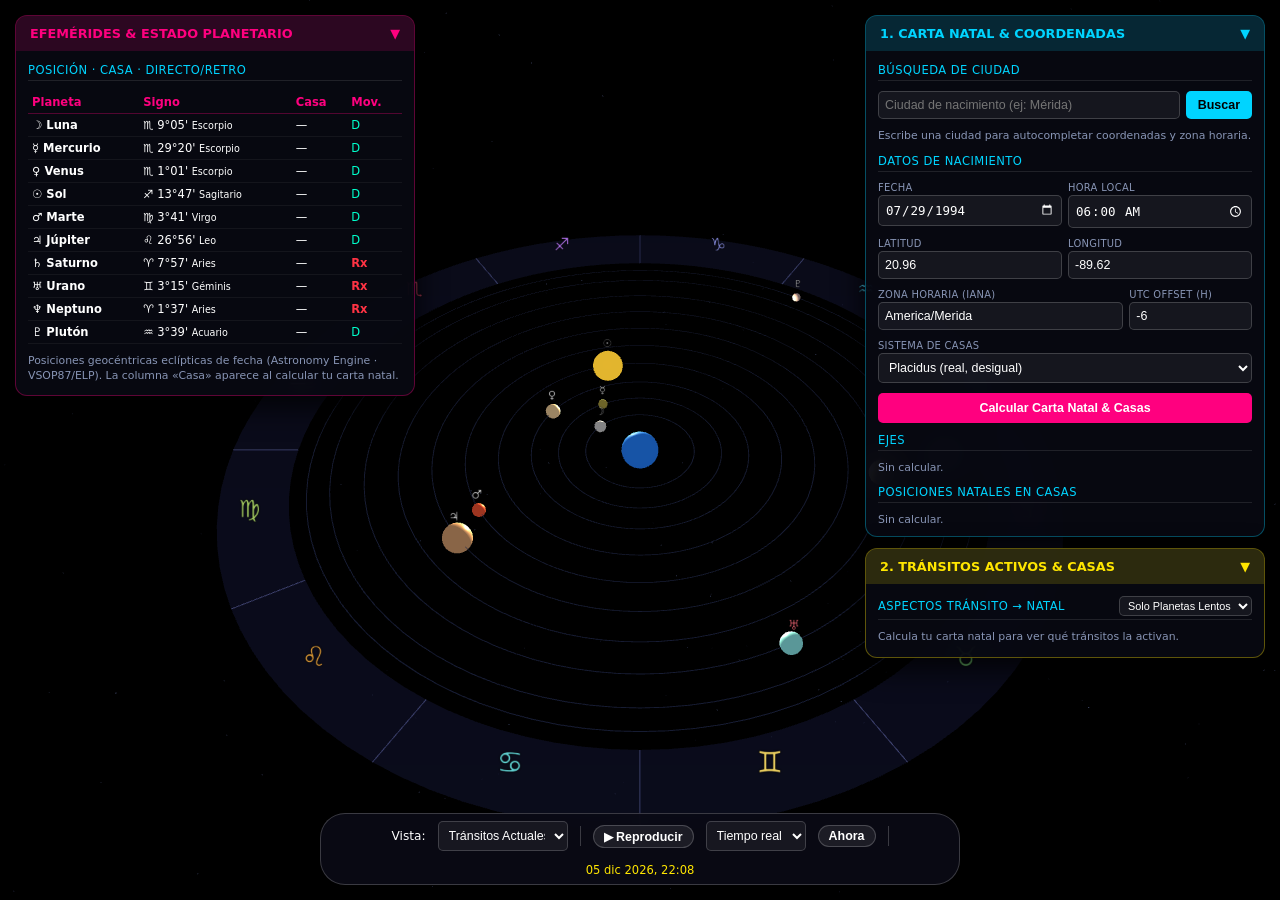
==== index.html @ cb4e34c7 "Reloj astrológico geocéntrico 3D: precisión, casas reales, geocoding e interacción Reescribe el viso" ====
<!DOCTYPE html>
<html lang="es">
<head>
  <meta charset="UTF-8">
  <meta name="viewport" content="width=device-width, initial-scale=1.0">
  <title>Reloj Cósmico Geocéntrico 3D</title>
  <link rel="stylesheet" href="css/style.css">
</head>
<body>

  <div id="canvas-container"></div>

  <!-- Aviso si faltan librerías -->
  <div id="lib-error"></div>

  <!-- Tooltip / tarjeta de interpretación -->
  <div id="tooltip"></div>
  <div id="toast"></div>

  <!-- Barra inferior: control de tiempo -->
  <div id="controls-bar">
    <span>Vista:</span>
    <select id="view-mode-select" style="width:130px;">
      <option value="transit">Tránsitos Actuales</option>
      <option value="natal">Posiciones Natales</option>
    </select>
    <div class="divider"></div>
    <button class="btn btn-ghost mini-btn" id="btn-toggle-orbit">▶ Reproducir</button>
    <select id="speed-select" title="Velocidad de simulación">
      <option value="realtime">Tiempo real</option>
      <option value="hour">1 h / s</option>
      <option value="day">1 día / s</option>
      <option value="week">1 sem / s</option>
      <option value="month">1 mes / s</option>
    </select>
    <button class="btn btn-ghost mini-btn" id="btn-now">Ahora</button>
    <div class="divider"></div>
    <span id="sim-clock"></span>
  </div>

  <!-- Panel izquierdo: efemérides -->
  <div id="left-panel" class="ui-window">
    <div class="panel-header header-left">
      <span>EFEMÉRIDES &amp; ESTADO PLANETARIO</span><span class="chev">▼</span>
    </div>
    <div class="panel-content">
      <div class="section-title">Posición · Casa · Directo/Retro</div>
      <table>
        <thead><tr><th>Planeta</th><th>Signo</th><th>Casa</th><th>Mov.</th></tr></thead>
        <tbody id="transit-tbody"></tbody>
      </table>
      <div class="hint">Posiciones geocéntricas eclípticas de fecha (Astronomy Engine · VSOP87/ELP). La columna «Casa» aparece al calcular tu carta natal.</div>
    </div>
  </div>

  <!-- Panel superior derecho: carta natal + geocoding -->
  <div id="right-panel-top" class="ui-window">
    <div class="panel-header header-natal">
      <span>1. CARTA NATAL &amp; COORDENADAS</span><span class="chev">▼</span>
    </div>
    <div class="panel-content">
      <div class="section-title">Búsqueda de ciudad</div>
      <div class="geo-wrap">
        <div class="form-row">
          <input type="text" id="geo-search" placeholder="Ciudad de nacimiento (ej: Mérida)">
          <button class="btn" id="btn-geo" style="width:auto; padding:7px 12px;">Buscar</button>
        </div>
        <div id="geo-results"></div>
      </div>
      <div class="hint" id="geo-city-label">Escribe una ciudad para autocompletar coordenadas y zona horaria.</div>

      <div class="section-title">Datos de nacimiento</div>
      <div class="form-row">
        <label class="field">Fecha<input type="date" id="natal-date" value="1994-07-29"></label>
        <label class="field">Hora local<input type="time" id="natal-time" value="06:00"></label>
      </div>
      <div class="form-row">
        <label class="field">Latitud<input type="text" id="natal-lat" value="20.96"></label>
        <label class="field">Longitud<input type="text" id="natal-lon" value="-89.62"></label>
      </div>
      <div class="form-row wrap">
        <label class="field" style="flex:2">Zona horaria (IANA)<input type="text" id="natal-tz" placeholder="ej: America/Merida" value="America/Merida"></label>
        <label class="field">UTC offset (h)<input type="text" id="natal-offset" placeholder="-6" value="-6"></label>
      </div>
      <div class="form-row wrap">
        <label class="field" style="flex:2">Sistema de casas
          <select id="house-system">
            <option value="placidus">Placidus (real, desigual)</option>
            <option value="porphyry">Porphyry (cuadrantes)</option>
            <option value="equal">Casas Iguales</option>
            <option value="whole">Signo Completo</option>
          </select>
        </label>
      </div>
      <button class="btn btn-pink" id="btn-calculate">Calcular Carta Natal &amp; Casas</button>

      <div class="section-title">Ejes</div>
      <div class="angles-row" id="natal-angles"><div class="hint">Sin calcular.</div></div>

      <div class="section-title">Posiciones Natales en Casas</div>
      <div id="natal-positions-container" class="natal-grid"><div class="hint">Sin calcular.</div></div>
    </div>
  </div>

  <!-- Panel inferior derecho: tránsitos activos -->
  <div id="right-panel-bottom" class="ui-window">
    <div class="panel-header header-transit">
      <span>2. TRÁNSITOS ACTIVOS &amp; CASAS</span><span class="chev">▼</span>
    </div>
    <div class="panel-content">
      <div class="section-title">
        <span>Aspectos Tránsito → Natal</span>
        <select id="transit-filter" style="width:auto; padding:2px 4px; font-size:0.68rem;">
          <option value="slow">Solo Planetas Lentos</option>
          <option value="all">Todos los Planetas</option>
        </select>
      </div>
      <div id="transit-aspects-container" style="display:flex; flex-direction:column; gap:6px;"></div>
    </div>
  </div>

  <!-- Librerías locales (funcionan sin conexión / vía file://) -->
  <script src="vendor/three.min.js"></script>
  <script src="vendor/OrbitControls.js"></script>
  <script src="vendor/astronomy.browser.min.js"></script>
  <!-- Módulos de la aplicación -->
  <script src="js/data.js"></script>
  <script src="js/astro.js"></script>
  <script src="js/scene.js"></script>
  <script src="js/app.js"></script>
</body>
</html>
---- css/style.css ----
* { box-sizing: border-box; margin: 0; padding: 0; }

html, body {
  overflow: hidden;
  background-color: #010103;
  font-family: 'Segoe UI', system-ui, sans-serif;
  color: #fff;
  height: 100%;
}

#canvas-container { width: 100vw; height: 100vh; position: absolute; top: 0; left: 0; z-index: 1; }

/* ---------- Ventanas de UI ---------- */
.ui-window {
  position: absolute;
  width: 400px;
  max-width: calc(100vw - 30px);
  background: rgba(8, 9, 18, 0.92);
  border-radius: 12px;
  backdrop-filter: blur(16px);
  display: flex;
  flex-direction: column;
  overflow: hidden;
  transition: max-height 0.3s ease;
  box-shadow: 0 10px 30px rgba(0, 0, 0, 0.85);
  z-index: 10;
}
.ui-window.collapsed { max-height: 42px !important; }
.ui-window.collapsed .panel-content { display: none; }

#left-panel        { top: 15px; left: 15px;  max-height: 92vh; border: 1px solid rgba(255, 0, 127, 0.35); }
#right-panel-top   { top: 15px; right: 15px; max-height: 58vh; border: 1px solid rgba(0, 212, 255, 0.35); }
#right-panel-bottom{ top: calc(58vh + 26px); right: 15px; max-height: 36vh; border: 1px solid rgba(255, 230, 0, 0.35); }

.panel-header {
  padding: 10px 14px; cursor: pointer; display: flex;
  justify-content: space-between; align-items: center;
  font-weight: bold; font-size: 0.8rem; user-select: none;
}
.panel-header .chev { transition: transform 0.3s ease; }
.ui-window.collapsed .panel-header .chev { transform: rotate(-90deg); }
.header-left    { background: rgba(255, 0, 127, 0.15); color: #ff007f; }
.header-natal   { background: rgba(0, 212, 255, 0.15); color: #00d4ff; }
.header-transit { background: rgba(255, 230, 0, 0.15); color: #ffe600; }

.panel-content { padding: 12px; overflow-y: auto; display: flex; flex-direction: column; gap: 10px; }
.section-title {
  font-size: 0.72rem; text-transform: uppercase; color: #00d4ff;
  border-bottom: 1px solid rgba(255,255,255,0.1); padding-bottom: 3px;
  display: flex; justify-content: space-between; align-items: center; letter-spacing: 0.04em;
}
.hint { font-size: 0.68rem; color: #8895b5; line-height: 1.35; }

/* ---------- Formularios ---------- */
.form-row { display: flex; gap: 6px; }
.form-row.wrap { flex-wrap: wrap; }
label.field { flex: 1; display: flex; flex-direction: column; gap: 2px; font-size: 0.62rem; color: #8895b5; text-transform: uppercase; letter-spacing: 0.03em; }
input, select {
  background: rgba(255,255,255,0.06); border: 1px solid rgba(255,255,255,0.18);
  color: white; padding: 6px; border-radius: 5px; font-size: 0.78rem;
  outline: none; width: 100%; color-scheme: dark;
}
input:focus, select:focus { border-color: rgba(0,212,255,0.6); }

.btn {
  background: #00d4ff; color: #000; border: none; padding: 8px;
  border-radius: 5px; cursor: pointer; font-weight: bold; font-size: 0.78rem; width: 100%;
}
.btn:hover { filter: brightness(1.1); }
.btn-pink { background: #ff007f; color: white; }
.btn-ghost { background: rgba(255,255,255,0.08); color: #fff; border: 1px solid rgba(255,255,255,0.2); }

/* ---------- Geocoding ---------- */
.geo-wrap { position: relative; }
#geo-results {
  position: absolute; top: 100%; left: 0; right: 0; z-index: 20;
  background: rgba(12,14,26,0.98); border: 1px solid rgba(0,212,255,0.35);
  border-radius: 6px; margin-top: 3px; max-height: 190px; overflow-y: auto; display: none;
}
#geo-results.show { display: block; }
.geo-item { padding: 7px 9px; font-size: 0.74rem; cursor: pointer; border-bottom: 1px solid rgba(255,255,255,0.05); }
.geo-item:hover { background: rgba(0,212,255,0.15); }
.geo-item small { color: #8895b5; display: block; }

/* ---------- Tablas / grids ---------- */
table { width: 100%; border-collapse: collapse; font-size: 0.72rem; }
th { text-align: left; padding: 4px; border-bottom: 1px solid rgba(255,0,127,0.3); color: #ff007f; font-weight: 600; }
td { padding: 4px; border-bottom: 1px solid rgba(255,255,255,0.05); }
td.retro { color: #ff3344; font-weight: bold; }
td.direct { color: #00ffcc; }

.natal-grid { display: grid; grid-template-columns: repeat(2, 1fr); gap: 4px; font-size: 0.7rem; }
.natal-item { background: rgba(255,255,255,0.03); padding: 5px 6px; border-radius: 4px; border-left: 2px solid #00d4ff; display: flex; justify-content: space-between; gap: 6px; }
.natal-item .h { color: #ffe600; font-size: 0.64rem; }

.angles-row { display: flex; gap: 6px; font-size: 0.7rem; }
.angle-chip { flex: 1; background: rgba(255,255,255,0.04); border-radius: 5px; padding: 5px 7px; }
.angle-chip b { color: #00d4ff; }
.angle-chip.mc b { color: #ff007f; }

/* ---------- Aspectos ---------- */
.aspect-card {
  background: rgba(255,255,255,0.03); padding: 8px; border-radius: 6px;
  border-left: 4px solid #666; font-size: 0.72rem; cursor: pointer; transition: all 0.18s;
}
.aspect-card:hover, .aspect-card.active-highlight {
  background: rgba(255,255,255,0.14); transform: translateX(4px); box-shadow: 0 0 10px rgba(255,230,0,0.3);
}
.aspect-card.conj { border-left-color: #ffe600; }
.aspect-card.opp  { border-left-color: #ff3344; }
.aspect-card.sq   { border-left-color: #ff6600; }
.aspect-card.tri  { border-left-color: #00ffcc; }
.aspect-card.sex  { border-left-color: #00d4ff; }
.aspect-card .orb { color: #8895b5; font-size: 0.66rem; }
.house-badge {
  display: inline-block; background: rgba(255, 230, 0, 0.2); color: #ffe600;
  padding: 2px 6px; border-radius: 4px; font-weight: bold; font-size: 0.66rem;
  margin-top: 4px; border: 1px solid rgba(255, 230, 0, 0.4);
}

/* ---------- Barra inferior ---------- */
#controls-bar {
  position: absolute; bottom: 15px; left: 50%; transform: translateX(-50%);
  background: rgba(10, 11, 22, 0.9); border: 1px solid rgba(255,255,255,0.2);
  padding: 7px 16px; border-radius: 25px; backdrop-filter: blur(10px);
  display: flex; gap: 12px; align-items: center; z-index: 10; font-size: 0.76rem;
  max-width: calc(100vw - 30px); flex-wrap: wrap; justify-content: center;
}
#controls-bar .divider { width: 1px; height: 20px; background: rgba(255,255,255,0.2); }
#controls-bar select, #controls-bar button { width: auto; }
#sim-clock { font-variant-numeric: tabular-nums; color: #ffe600; font-size: 0.72rem; min-width: 150px; text-align: center; }
.mini-btn { padding: 3px 10px; border-radius: 15px; }

/* ---------- Tooltip / tarjeta de detalle ---------- */
#tooltip {
  position: absolute; z-index: 30; max-width: 300px; pointer-events: none;
  background: rgba(10, 12, 24, 0.97); border: 1px solid rgba(0,212,255,0.5);
  border-radius: 10px; padding: 12px 14px; font-size: 0.74rem; line-height: 1.4;
  box-shadow: 0 8px 24px rgba(0,0,0,0.7); display: none;
}
#tooltip.pinned { pointer-events: auto; }
#tooltip h4 { font-size: 0.9rem; margin-bottom: 4px; display: flex; align-items: center; gap: 6px; }
#tooltip .close { float: right; cursor: pointer; color: #8895b5; margin-left: 8px; font-weight: bold; }
#tooltip .meta { color: #00d4ff; margin: 3px 0 6px; font-size: 0.72rem; }
#tooltip .rx { color: #ff6b7a; font-weight: bold; }
#tooltip .interp { color: #d6ddf0; }

/* ---------- Toast / errores ---------- */
#toast {
  position: absolute; bottom: 70px; left: 50%; transform: translateX(-50%);
  background: rgba(40, 10, 20, 0.95); border: 1px solid rgba(255,60,90,0.5);
  color: #ffd0d8; padding: 8px 16px; border-radius: 8px; font-size: 0.76rem;
  z-index: 40; display: none;
}

#lib-error {
  position: absolute; inset: 0; z-index: 100; display: none;
  background: #05060c; color: #ffd0d8; padding: 40px; font-size: 0.9rem; line-height: 1.6;
}
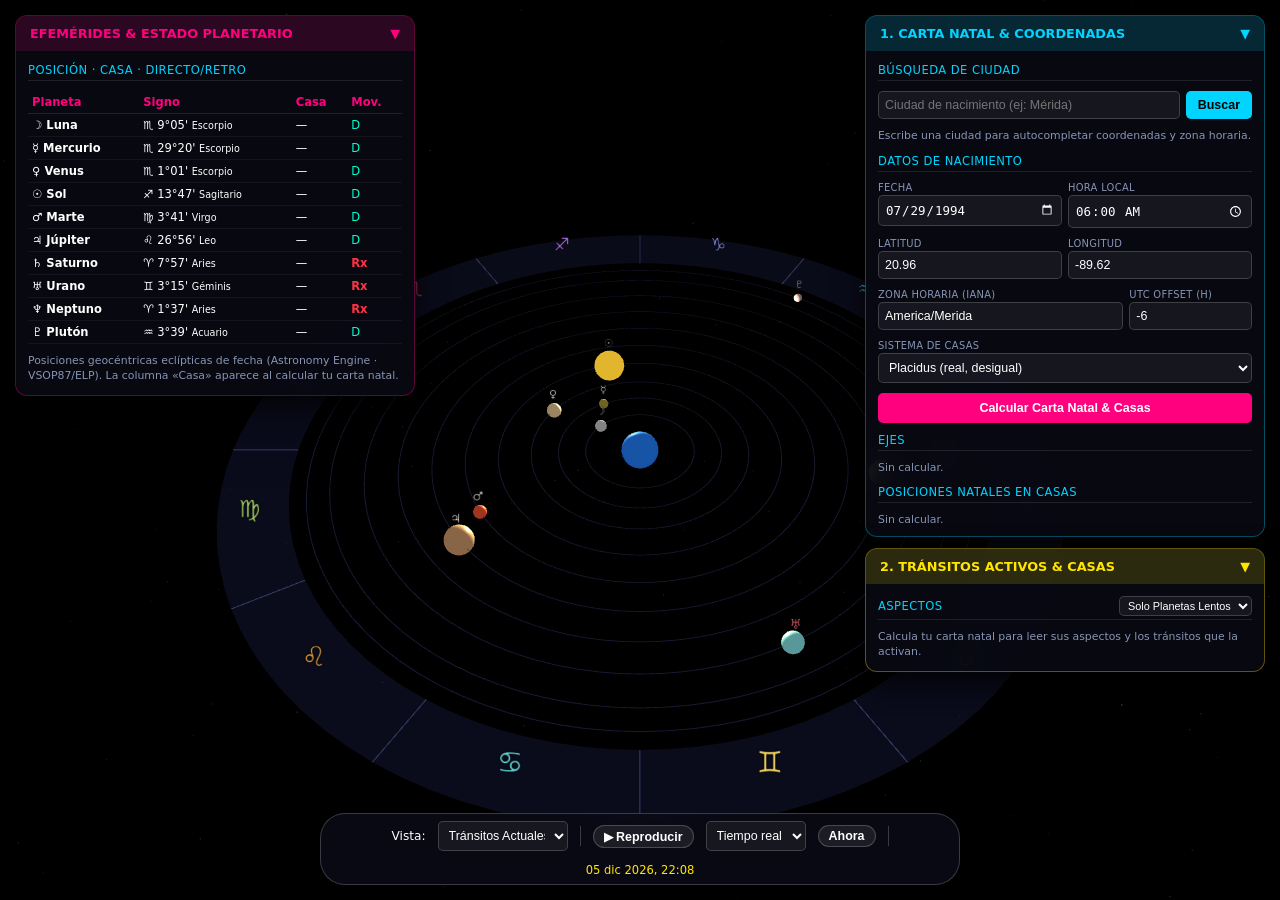
==== commit d6a5c68b: "Motor de interpretaciones para planetas, signos, casas y aspectos Añade un corpus original en españo" ====
--- a/index.html
+++ b/index.html
@@ -109,7 +109,7 @@
     </div>
     <div class="panel-content">
       <div class="section-title">
-        <span>Aspectos Tránsito → Natal</span>
+        <span id="aspects-title">Aspectos Tránsito → Natal</span>
         <select id="transit-filter" style="width:auto; padding:2px 4px; font-size:0.68rem;">
           <option value="slow">Solo Planetas Lentos</option>
           <option value="all">Todos los Planetas</option>
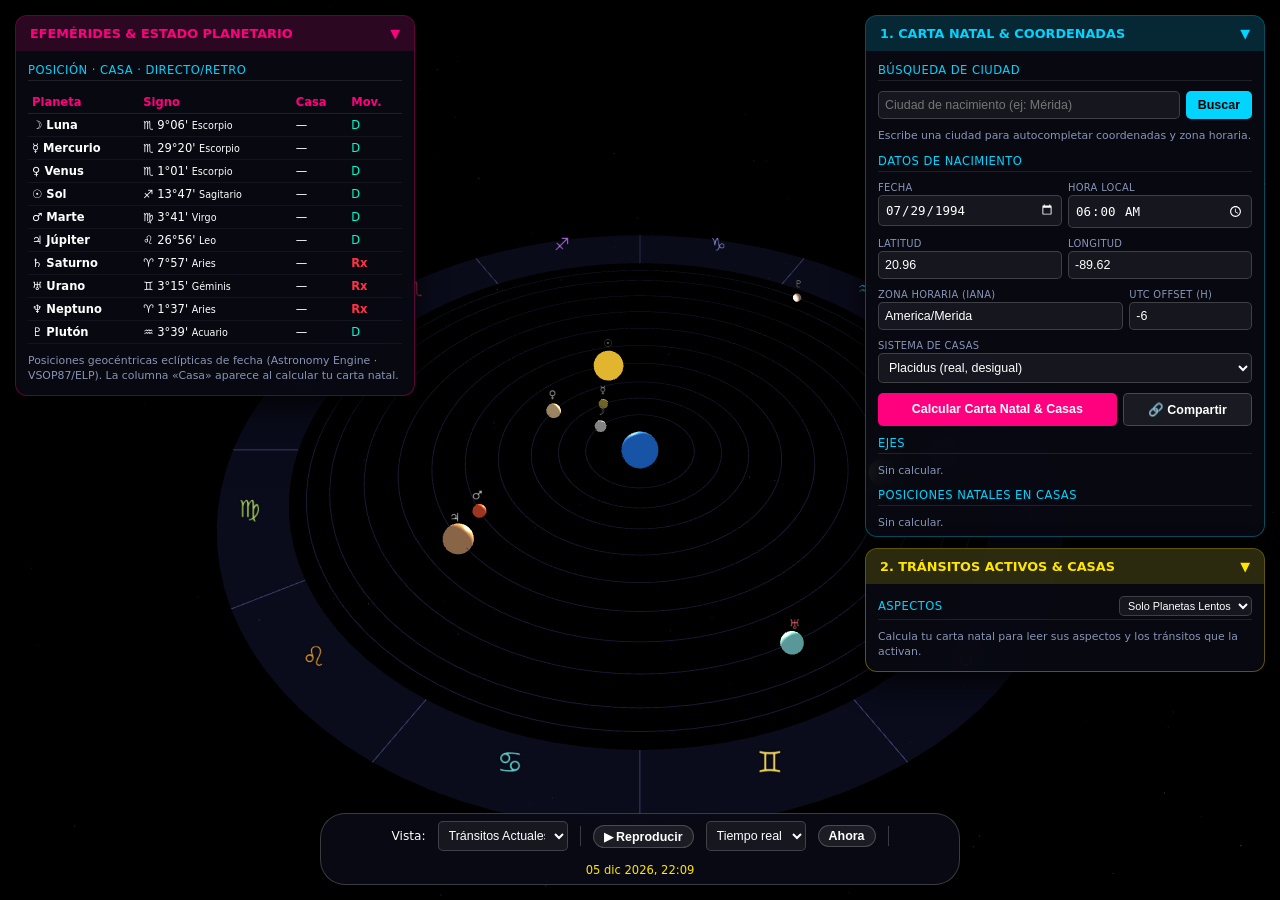
==== commit 46ff63f7: "Guardar/compartir la carta y empaquetado en archivo único - Persistencia: la carta se guarda en loca" ====
--- a/index.html
+++ b/index.html
@@ -92,7 +92,10 @@
           </select>
         </label>
       </div>
-      <button class="btn btn-pink" id="btn-calculate">Calcular Carta Natal &amp; Casas</button>
+      <div class="form-row">
+        <button class="btn btn-pink" id="btn-calculate" style="flex:2">Calcular Carta Natal &amp; Casas</button>
+        <button class="btn btn-ghost" id="btn-share" style="flex:1" title="Copiar enlace con tus datos">🔗 Compartir</button>
+      </div>
 
       <div class="section-title">Ejes</div>
       <div class="angles-row" id="natal-angles"><div class="hint">Sin calcular.</div></div>
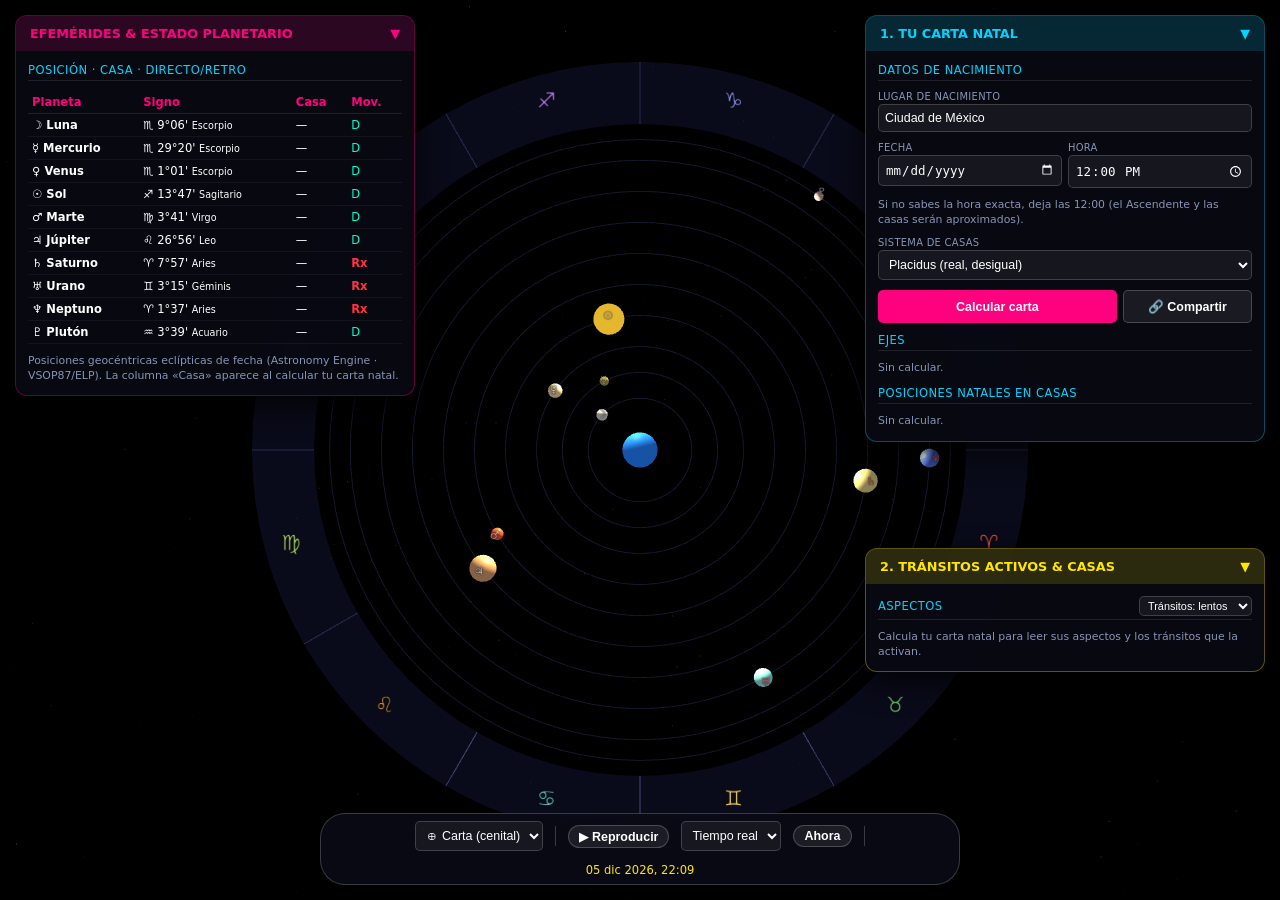
==== commit cb54cbdb: "Simplificar entrada, vista tipo carta (bi-rueda) y soporte móvil Cambios pedidos: - Fecha de nacimie" ====
--- a/index.html
+++ b/index.html
@@ -17,12 +17,11 @@
   <div id="tooltip"></div>
   <div id="toast"></div>
 
-  <!-- Barra inferior: control de tiempo -->
+  <!-- Barra inferior: control de vista y tiempo -->
   <div id="controls-bar">
-    <span>Vista:</span>
-    <select id="view-mode-select" style="width:130px;">
-      <option value="transit">Tránsitos Actuales</option>
-      <option value="natal">Posiciones Natales</option>
+    <select id="view-mode-select" title="Ángulo de cámara">
+      <option value="chart">🜨 Carta (cenital)</option>
+      <option value="3d">🌐 Vista 3D</option>
     </select>
     <div class="divider"></div>
     <button class="btn btn-ghost mini-btn" id="btn-toggle-orbit">▶ Reproducir</button>
@@ -53,49 +52,46 @@
     </div>
   </div>
 
-  <!-- Panel superior derecho: carta natal + geocoding -->
+  <!-- Panel superior derecho: carta natal -->
   <div id="right-panel-top" class="ui-window">
     <div class="panel-header header-natal">
-      <span>1. CARTA NATAL &amp; COORDENADAS</span><span class="chev">▼</span>
+      <span>1. TU CARTA NATAL</span><span class="chev">▼</span>
     </div>
     <div class="panel-content">
-      <div class="section-title">Búsqueda de ciudad</div>
-      <div class="geo-wrap">
-        <div class="form-row">
-          <input type="text" id="geo-search" placeholder="Ciudad de nacimiento (ej: Mérida)">
-          <button class="btn" id="btn-geo" style="width:auto; padding:7px 12px;">Buscar</button>
+      <div class="section-title">Datos de nacimiento</div>
+
+      <label class="field">Lugar de nacimiento
+        <div class="geo-wrap">
+          <input type="text" id="place-search" placeholder="Escribe tu ciudad…" autocomplete="off">
+          <div id="place-results"></div>
         </div>
-        <div id="geo-results"></div>
+      </label>
+
+      <div class="form-row">
+        <label class="field">Fecha<input type="date" id="natal-date"></label>
+        <label class="field">Hora<input type="time" id="natal-time" value="12:00"></label>
       </div>
-      <div class="hint" id="geo-city-label">Escribe una ciudad para autocompletar coordenadas y zona horaria.</div>
+      <div class="hint">Si no sabes la hora exacta, deja las 12:00 (el Ascendente y las casas serán aproximados).</div>
 
-      <div class="section-title">Datos de nacimiento</div>
+      <label class="field">Sistema de casas
+        <select id="house-system">
+          <option value="placidus">Placidus (real, desigual)</option>
+          <option value="porphyry">Porphyry (cuadrantes)</option>
+          <option value="equal">Casas Iguales</option>
+          <option value="whole">Signo Completo</option>
+        </select>
+      </label>
+
       <div class="form-row">
-        <label class="field">Fecha<input type="date" id="natal-date" value="1994-07-29"></label>
-        <label class="field">Hora local<input type="time" id="natal-time" value="06:00"></label>
-      </div>
-      <div class="form-row">
-        <label class="field">Latitud<input type="text" id="natal-lat" value="20.96"></label>
-        <label class="field">Longitud<input type="text" id="natal-lon" value="-89.62"></label>
-      </div>
-      <div class="form-row wrap">
-        <label class="field" style="flex:2">Zona horaria (IANA)<input type="text" id="natal-tz" placeholder="ej: America/Merida" value="America/Merida"></label>
-        <label class="field">UTC offset (h)<input type="text" id="natal-offset" placeholder="-6" value="-6"></label>
-      </div>
-      <div class="form-row wrap">
-        <label class="field" style="flex:2">Sistema de casas
-          <select id="house-system">
-            <option value="placidus">Placidus (real, desigual)</option>
-            <option value="porphyry">Porphyry (cuadrantes)</option>
-            <option value="equal">Casas Iguales</option>
-            <option value="whole">Signo Completo</option>
-          </select>
-        </label>
-      </div>
-      <div class="form-row">
-        <button class="btn btn-pink" id="btn-calculate" style="flex:2">Calcular Carta Natal &amp; Casas</button>
+        <button class="btn btn-pink" id="btn-calculate" style="flex:2">Calcular carta</button>
         <button class="btn btn-ghost" id="btn-share" style="flex:1" title="Copiar enlace con tus datos">🔗 Compartir</button>
       </div>
+
+      <!-- Coordenadas internas (rellenadas por el buscador de lugar) -->
+      <input type="hidden" id="natal-lat">
+      <input type="hidden" id="natal-lon">
+      <input type="hidden" id="natal-tz">
+      <input type="hidden" id="natal-offset">
 
       <div class="section-title">Ejes</div>
       <div class="angles-row" id="natal-angles"><div class="hint">Sin calcular.</div></div>
@@ -114,8 +110,9 @@
       <div class="section-title">
         <span id="aspects-title">Aspectos Tránsito → Natal</span>
         <select id="transit-filter" style="width:auto; padding:2px 4px; font-size:0.68rem;">
-          <option value="slow">Solo Planetas Lentos</option>
-          <option value="all">Todos los Planetas</option>
+          <option value="slow">Tránsitos: lentos</option>
+          <option value="all">Tránsitos: todos</option>
+          <option value="natal">Aspectos natales</option>
         </select>
       </div>
       <div id="transit-aspects-container" style="display:flex; flex-direction:column; gap:6px;"></div>
@@ -127,6 +124,7 @@
   <script src="vendor/OrbitControls.js"></script>
   <script src="vendor/astronomy.browser.min.js"></script>
   <!-- Módulos de la aplicación -->
+  <script src="js/cities.js"></script>
   <script src="js/data.js"></script>
   <script src="js/astro.js"></script>
   <script src="js/scene.js"></script>
--- a/css/style.css
+++ b/css/style.css
@@ -72,12 +72,12 @@
 
 /* ---------- Geocoding ---------- */
 .geo-wrap { position: relative; }
-#geo-results {
-  position: absolute; top: 100%; left: 0; right: 0; z-index: 20;
+#geo-results, #place-results {
+  position: absolute; top: 100%; left: 0; right: 0; z-index: 25;
   background: rgba(12,14,26,0.98); border: 1px solid rgba(0,212,255,0.35);
-  border-radius: 6px; margin-top: 3px; max-height: 190px; overflow-y: auto; display: none;
+  border-radius: 6px; margin-top: 3px; max-height: 210px; overflow-y: auto; display: none;
 }
-#geo-results.show { display: block; }
+#geo-results.show, #place-results.show { display: block; }
 .geo-item { padding: 7px 9px; font-size: 0.74rem; cursor: pointer; border-bottom: 1px solid rgba(255,255,255,0.05); }
 .geo-item:hover { background: rgba(0,212,255,0.15); }
 .geo-item small { color: #8895b5; display: block; }
@@ -157,3 +157,28 @@
   position: absolute; inset: 0; z-index: 100; display: none;
   background: #05060c; color: #ffd0d8; padding: 40px; font-size: 0.9rem; line-height: 1.6;
 }
+
+/* ---------- Móvil ---------- */
+@media (max-width: 760px) {
+  .ui-window {
+    width: calc(100vw - 16px);
+    left: 8px; right: auto;
+  }
+  #left-panel        { top: 8px;   max-height: none; }
+  #right-panel-top   { top: 56px;  }
+  #right-panel-bottom{ top: 104px; }
+  /* Un panel abierto se expande por encima; su cabecera queda arriba para cerrarlo. */
+  .ui-window:not(.collapsed) { max-height: calc(100vh - 140px) !important; z-index: 40; }
+  .ui-window:not(.collapsed) .panel-content { max-height: calc(100vh - 195px); }
+
+  #controls-bar {
+    bottom: 8px; padding: 6px 10px; gap: 8px; font-size: 0.68rem; z-index: 50;
+    width: calc(100vw - 16px); justify-content: space-around;
+  }
+  #controls-bar .divider { display: none; }
+  #controls-bar span:first-child { display: none; }
+  #sim-clock { min-width: auto; flex-basis: 100%; order: 5; }
+
+  #tooltip { max-width: calc(100vw - 24px); }
+  .natal-grid { grid-template-columns: 1fr; }
+}
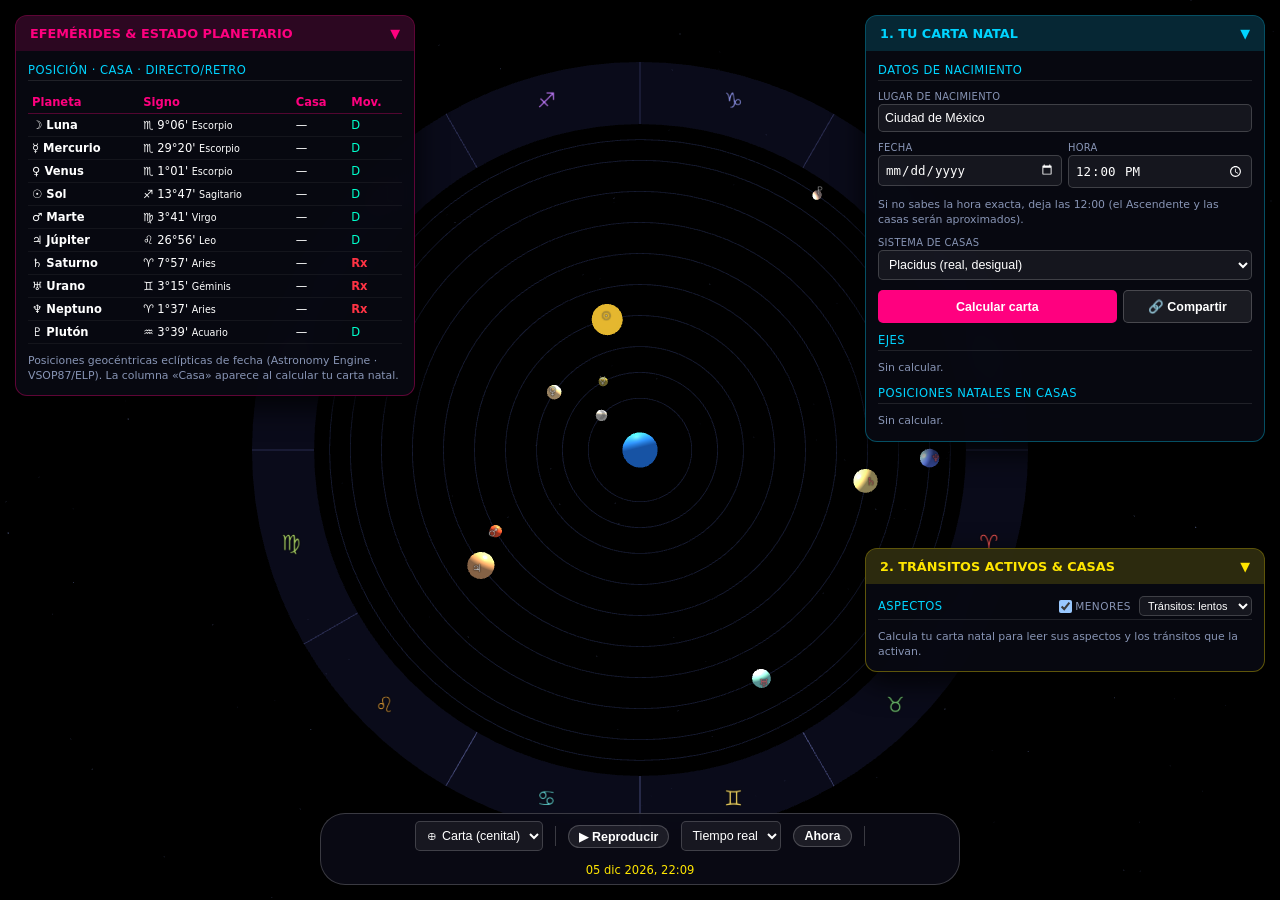
==== commit 7ceeba0a: "Aspectos menores y signo solar (luz/sombra) al centro de la carta - Aspectos menores: semisextil, se" ====
--- a/index.html
+++ b/index.html
@@ -9,6 +9,9 @@
 <body>
 
   <div id="canvas-container"></div>
+
+  <!-- Signo solar del consultante, anclado al centro de la carta -->
+  <div id="center-hub"></div>
 
   <!-- Aviso si faltan librerías -->
   <div id="lib-error"></div>
@@ -109,11 +112,14 @@
     <div class="panel-content">
       <div class="section-title">
         <span id="aspects-title">Aspectos Tránsito → Natal</span>
-        <select id="transit-filter" style="width:auto; padding:2px 4px; font-size:0.68rem;">
-          <option value="slow">Tránsitos: lentos</option>
-          <option value="all">Tránsitos: todos</option>
-          <option value="natal">Aspectos natales</option>
-        </select>
+        <span style="display:flex; gap:8px; align-items:center;">
+          <label class="mini-check"><input type="checkbox" id="minor-toggle" checked> menores</label>
+          <select id="transit-filter" style="width:auto; padding:2px 4px; font-size:0.68rem;">
+            <option value="slow">Tránsitos: lentos</option>
+            <option value="all">Tránsitos: todos</option>
+            <option value="natal">Aspectos natales</option>
+          </select>
+        </span>
       </div>
       <div id="transit-aspects-container" style="display:flex; flex-direction:column; gap:6px;"></div>
     </div>
--- a/css/style.css
+++ b/css/style.css
@@ -111,7 +111,11 @@
 .aspect-card.sq   { border-left-color: #ff6600; }
 .aspect-card.tri  { border-left-color: #00ffcc; }
 .aspect-card.sex  { border-left-color: #00d4ff; }
+.aspect-card.min  { border-left-style: dashed; border-left-color: #b388ff; opacity: 0.9; }
 .aspect-card .orb { color: #8895b5; font-size: 0.66rem; }
+
+.mini-check { font-size: 0.66rem; color: #8895b5; display: flex; align-items: center; gap: 3px; cursor: pointer; }
+.mini-check input { width: auto; margin: 0; }
 .house-badge {
   display: inline-block; background: rgba(255, 230, 0, 0.2); color: #ffe600;
   padding: 2px 6px; border-radius: 4px; font-weight: bold; font-size: 0.66rem;
@@ -157,6 +161,21 @@
   position: absolute; inset: 0; z-index: 100; display: none;
   background: #05060c; color: #ffd0d8; padding: 40px; font-size: 0.9rem; line-height: 1.6;
 }
+
+/* ---------- Signo solar en el centro de la carta ---------- */
+#center-hub {
+  position: fixed; z-index: 6; display: none;
+  transform: translate(-50%, -50%);
+  width: 220px; text-align: center; pointer-events: none;
+  padding: 14px 12px; border-radius: 50%;
+  background: radial-gradient(circle at 50% 45%, rgba(10,12,26,0.86) 0%, rgba(10,12,26,0.55) 55%, rgba(10,12,26,0) 78%);
+}
+#center-hub .glyph { font-size: 2.6rem; line-height: 1; text-shadow: 0 0 14px currentColor; }
+#center-hub .sun-name { font-size: 0.9rem; font-weight: bold; margin-top: 2px; letter-spacing: 0.03em; }
+#center-hub .sun-sub { font-size: 0.6rem; color: #cfd6ea; text-transform: uppercase; letter-spacing: 0.08em; margin-bottom: 6px; }
+#center-hub .ls { font-size: 0.62rem; line-height: 1.35; color: #d6ddf0; }
+#center-hub .ls b { color: #ffe066; }
+#center-hub .ls .sh b { color: #ff8fae; }
 
 /* ---------- Móvil ---------- */
 @media (max-width: 760px) {
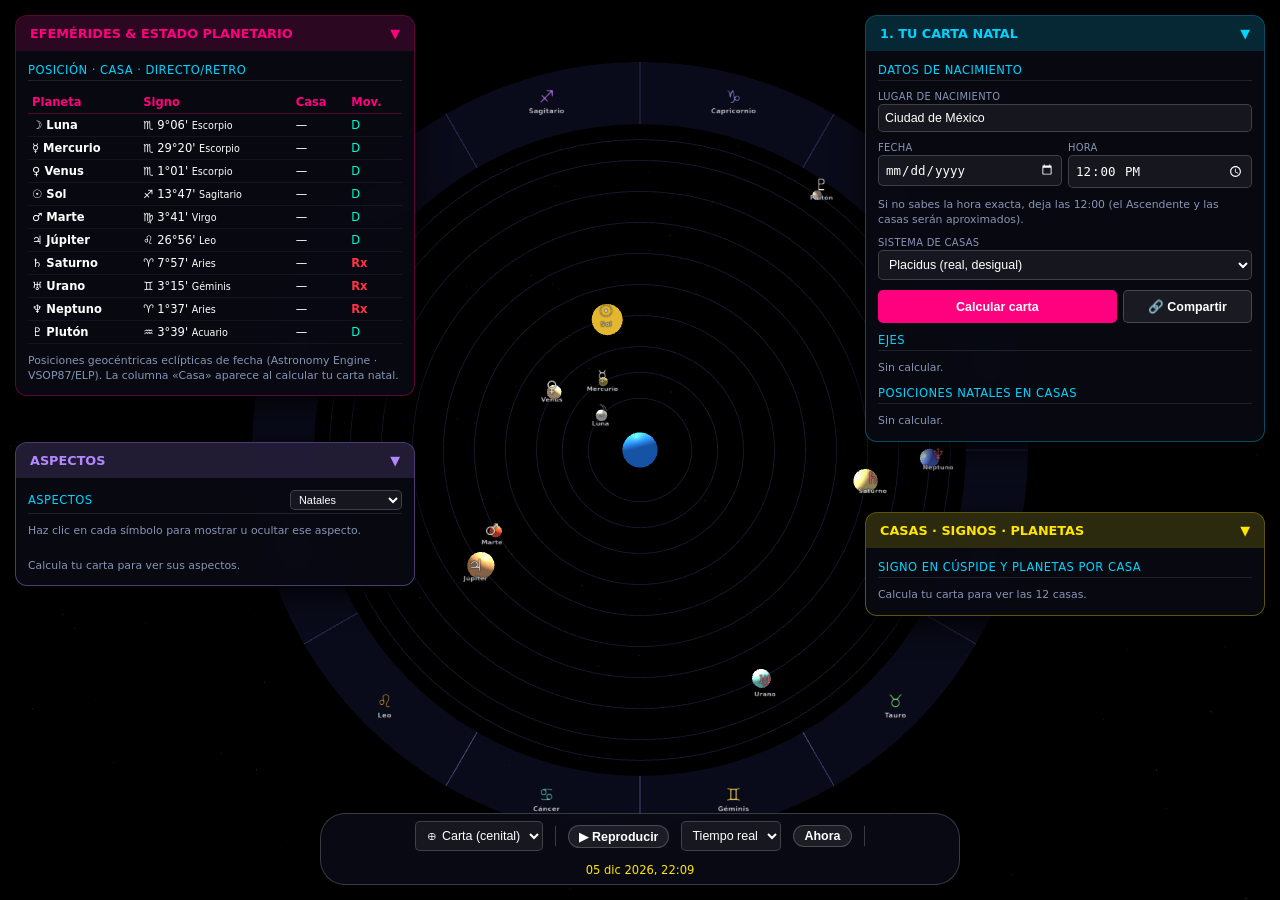
==== commit bf362087: "Glifos con nombre, panel de casas y panel de aspectos con símbolos clicables - Símbolos astrológicos" ====
--- a/index.html
+++ b/index.html
@@ -55,6 +55,25 @@
     </div>
   </div>
 
+  <!-- Panel inferior izquierdo: aspectos (panel aparte) -->
+  <div id="left-panel-bottom" class="ui-window">
+    <div class="panel-header header-aspect">
+      <span>ASPECTOS</span><span class="chev">▼</span>
+    </div>
+    <div class="panel-content">
+      <div class="section-title">
+        <span id="aspects-title">Aspectos</span>
+        <select id="aspect-scope" style="width:auto; padding:2px 4px; font-size:0.68rem;">
+          <option value="natal">Natales</option>
+          <option value="transit">Tránsito → Natal</option>
+        </select>
+      </div>
+      <div class="hint">Haz clic en cada símbolo para mostrar u ocultar ese aspecto.</div>
+      <div id="aspect-chips" class="aspect-chips glyphs"></div>
+      <div id="transit-aspects-container" style="display:flex; flex-direction:column; gap:6px;"></div>
+    </div>
+  </div>
+
   <!-- Panel superior derecho: carta natal -->
   <div id="right-panel-top" class="ui-window">
     <div class="panel-header header-natal">
@@ -104,24 +123,14 @@
     </div>
   </div>
 
-  <!-- Panel inferior derecho: tránsitos activos -->
+  <!-- Panel inferior derecho: casas · signos · planetas -->
   <div id="right-panel-bottom" class="ui-window">
     <div class="panel-header header-transit">
-      <span>2. TRÁNSITOS ACTIVOS &amp; CASAS</span><span class="chev">▼</span>
+      <span>CASAS · SIGNOS · PLANETAS</span><span class="chev">▼</span>
     </div>
     <div class="panel-content">
-      <div class="section-title">
-        <span id="aspects-title">Aspectos Tránsito → Natal</span>
-        <span style="display:flex; gap:8px; align-items:center;">
-          <label class="mini-check"><input type="checkbox" id="minor-toggle" checked> menores</label>
-          <select id="transit-filter" style="width:auto; padding:2px 4px; font-size:0.68rem;">
-            <option value="slow">Tránsitos: lentos</option>
-            <option value="all">Tránsitos: todos</option>
-            <option value="natal">Aspectos natales</option>
-          </select>
-        </span>
-      </div>
-      <div id="transit-aspects-container" style="display:flex; flex-direction:column; gap:6px;"></div>
+      <div class="section-title">Signo en cúspide y planetas por casa</div>
+      <div id="houses-summary" class="houses-summary glyphs"><div class="hint">Calcula tu carta para ver las 12 casas.</div></div>
     </div>
   </div>
 
--- a/css/style.css
+++ b/css/style.css
@@ -6,6 +6,12 @@
   font-family: 'Segoe UI', system-ui, sans-serif;
   color: #fff;
   height: 100%;
+  /* Fuerza símbolos monocromos (no emoji) donde el navegador lo soporte. */
+  font-variant-emoji: text;
+}
+/* Glifos astrológicos con fuente de símbolos y estilo texto. */
+.glyphs, .glyphs * , td, .natal-item, .aspect-card, .aspect-chip, #center-hub, #tooltip, .house-row {
+  font-variant-emoji: text;
 }
 
 #canvas-container { width: 100vw; height: 100vh; position: absolute; top: 0; left: 0; z-index: 1; }
@@ -28,9 +34,10 @@
 .ui-window.collapsed { max-height: 42px !important; }
 .ui-window.collapsed .panel-content { display: none; }
 
-#left-panel        { top: 15px; left: 15px;  max-height: 92vh; border: 1px solid rgba(255, 0, 127, 0.35); }
-#right-panel-top   { top: 15px; right: 15px; max-height: 58vh; border: 1px solid rgba(0, 212, 255, 0.35); }
-#right-panel-bottom{ top: calc(58vh + 26px); right: 15px; max-height: 36vh; border: 1px solid rgba(255, 230, 0, 0.35); }
+#left-panel        { top: 15px; left: 15px;  max-height: 46vh; border: 1px solid rgba(255, 0, 127, 0.35); }
+#left-panel-bottom { top: calc(46vh + 28px); left: 15px; max-height: 44vh; border: 1px solid rgba(179, 136, 255, 0.4); }
+#right-panel-top   { top: 15px; right: 15px; max-height: 54vh; border: 1px solid rgba(0, 212, 255, 0.35); }
+#right-panel-bottom{ top: calc(54vh + 26px); right: 15px; max-height: 40vh; border: 1px solid rgba(255, 230, 0, 0.35); }
 
 .panel-header {
   padding: 10px 14px; cursor: pointer; display: flex;
@@ -42,6 +49,7 @@
 .header-left    { background: rgba(255, 0, 127, 0.15); color: #ff007f; }
 .header-natal   { background: rgba(0, 212, 255, 0.15); color: #00d4ff; }
 .header-transit { background: rgba(255, 230, 0, 0.15); color: #ffe600; }
+.header-aspect  { background: rgba(179, 136, 255, 0.15); color: #b388ff; }
 
 .panel-content { padding: 12px; overflow-y: auto; display: flex; flex-direction: column; gap: 10px; }
 .section-title {
@@ -116,6 +124,33 @@
 
 .mini-check { font-size: 0.66rem; color: #8895b5; display: flex; align-items: center; gap: 3px; cursor: pointer; }
 .mini-check input { width: auto; margin: 0; }
+
+/* ---------- Chips de tipos de aspecto (clicables) ---------- */
+.aspect-chips { display: flex; flex-wrap: wrap; gap: 5px; }
+.aspect-chip {
+  display: flex; align-items: center; gap: 5px; cursor: pointer; user-select: none;
+  background: rgba(255,255,255,0.04); border: 1px solid rgba(255,255,255,0.14);
+  border-radius: 16px; padding: 4px 9px; font-size: 0.72rem; transition: all 0.15s;
+  opacity: 0.4;
+}
+.aspect-chip .sym { font-size: 0.95rem; line-height: 1; }
+.aspect-chip .cnt { font-size: 0.62rem; color: #8895b5; }
+.aspect-chip.on { opacity: 1; border-color: currentColor; background: rgba(255,255,255,0.09); }
+.aspect-chip.dim { opacity: 0.22; }
+.aspect-chip:hover { transform: translateY(-1px); }
+
+/* ---------- Resumen de casas ---------- */
+.houses-summary { display: flex; flex-direction: column; gap: 3px; }
+.house-row {
+  display: grid; grid-template-columns: 34px 1fr auto; align-items: center; gap: 8px;
+  background: rgba(255,255,255,0.03); border-radius: 5px; padding: 5px 8px; font-size: 0.74rem;
+  border-left: 3px solid rgba(255,230,0,0.35);
+}
+.house-row .hn { color: #ffe600; font-weight: bold; font-size: 0.72rem; }
+.house-row .sign { color: #cfd6ea; }
+.house-row .sign small { color: #8895b5; }
+.house-row .plns { text-align: right; letter-spacing: 1px; }
+.house-row.angle { border-left-color: #00d4ff; }
 .house-badge {
   display: inline-block; background: rgba(255, 230, 0, 0.2); color: #ffe600;
   padding: 2px 6px; border-radius: 4px; font-weight: bold; font-size: 0.66rem;
@@ -186,6 +221,7 @@
   #left-panel        { top: 8px;   max-height: none; }
   #right-panel-top   { top: 56px;  }
   #right-panel-bottom{ top: 104px; }
+  #left-panel-bottom { top: 152px; left: 8px; }
   /* Un panel abierto se expande por encima; su cabecera queda arriba para cerrarlo. */
   .ui-window:not(.collapsed) { max-height: calc(100vh - 140px) !important; z-index: 40; }
   .ui-window:not(.collapsed) .panel-content { max-height: calc(100vh - 195px); }
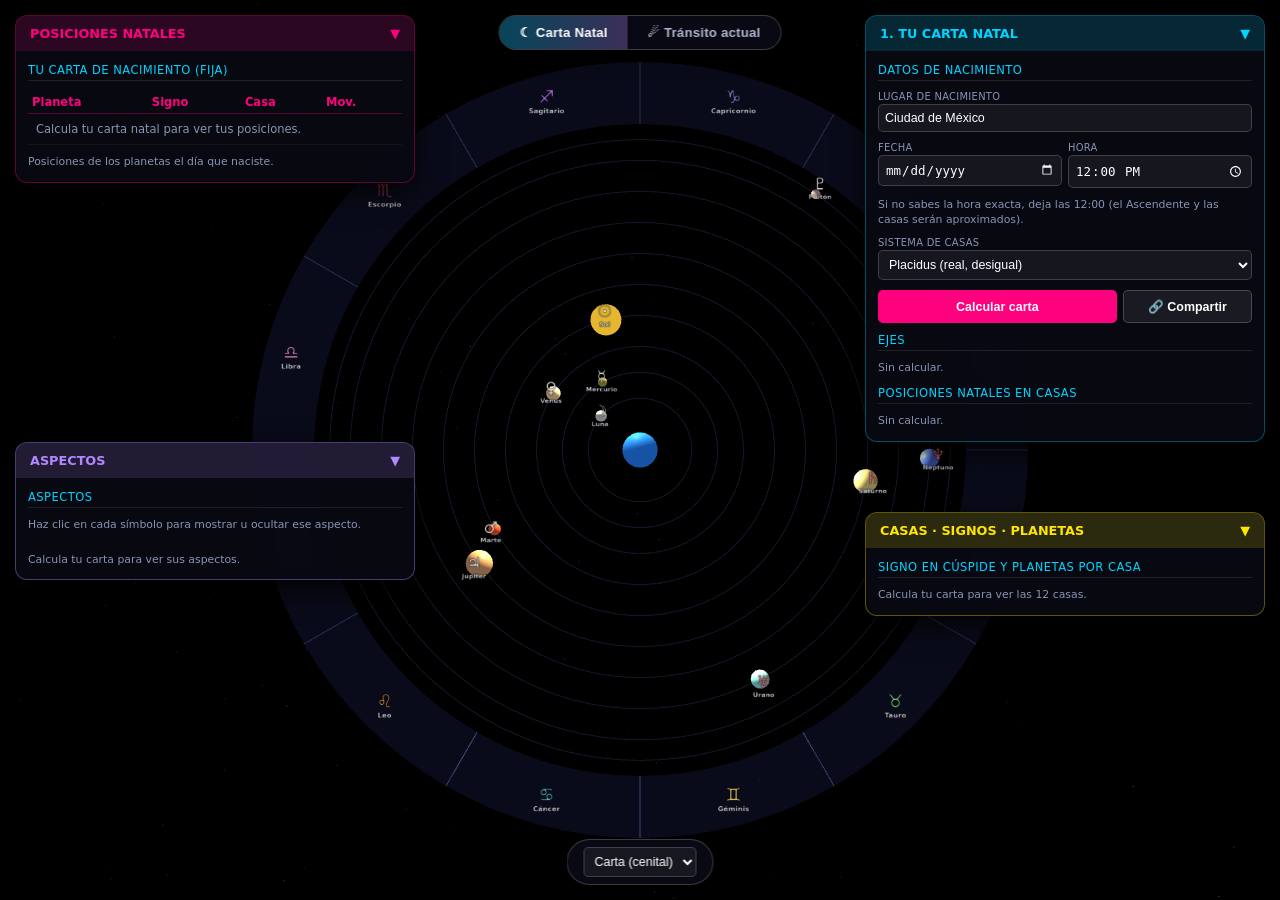
==== commit 112ef4bc: "Dos secciones (Carta Natal / Tránsito) y líneas de aspecto iluminadas - Separa la app en dos pestaña" ====
--- a/index.html
+++ b/index.html
@@ -20,38 +20,46 @@
   <div id="tooltip"></div>
   <div id="toast"></div>
 
+  <!-- Selector de sección: Carta Natal / Tránsito actual -->
+  <div id="section-tabs">
+    <button class="sec-tab active" data-view="natal">☾ Carta Natal</button>
+    <button class="sec-tab" data-view="transit">☄ Tránsito actual</button>
+  </div>
+
   <!-- Barra inferior: control de vista y tiempo -->
   <div id="controls-bar">
     <select id="view-mode-select" title="Ángulo de cámara">
-      <option value="chart">🜨 Carta (cenital)</option>
-      <option value="3d">🌐 Vista 3D</option>
+      <option value="chart">Carta (cenital)</option>
+      <option value="3d">Vista 3D</option>
     </select>
-    <div class="divider"></div>
-    <button class="btn btn-ghost mini-btn" id="btn-toggle-orbit">▶ Reproducir</button>
-    <select id="speed-select" title="Velocidad de simulación">
-      <option value="realtime">Tiempo real</option>
-      <option value="hour">1 h / s</option>
-      <option value="day">1 día / s</option>
-      <option value="week">1 sem / s</option>
-      <option value="month">1 mes / s</option>
-    </select>
-    <button class="btn btn-ghost mini-btn" id="btn-now">Ahora</button>
-    <div class="divider"></div>
-    <span id="sim-clock"></span>
+    <span id="time-controls" style="display:flex; gap:12px; align-items:center;">
+      <div class="divider"></div>
+      <button class="btn btn-ghost mini-btn" id="btn-toggle-orbit">▶ Reproducir</button>
+      <select id="speed-select" title="Velocidad de simulación">
+        <option value="realtime">Tiempo real</option>
+        <option value="hour">1 h / s</option>
+        <option value="day">1 día / s</option>
+        <option value="week">1 sem / s</option>
+        <option value="month">1 mes / s</option>
+      </select>
+      <button class="btn btn-ghost mini-btn" id="btn-now">Ahora</button>
+      <div class="divider"></div>
+      <span id="sim-clock"></span>
+    </span>
   </div>
 
-  <!-- Panel izquierdo: efemérides -->
+  <!-- Panel izquierdo: posiciones (natal o tránsito según la sección) -->
   <div id="left-panel" class="ui-window">
     <div class="panel-header header-left">
-      <span>EFEMÉRIDES &amp; ESTADO PLANETARIO</span><span class="chev">▼</span>
+      <span id="left-panel-title">POSICIONES NATALES</span><span class="chev">▼</span>
     </div>
     <div class="panel-content">
-      <div class="section-title">Posición · Casa · Directo/Retro</div>
+      <div class="section-title" id="left-section-title">Planeta · Signo · Casa · Directo/Retro</div>
       <table>
         <thead><tr><th>Planeta</th><th>Signo</th><th>Casa</th><th>Mov.</th></tr></thead>
         <tbody id="transit-tbody"></tbody>
       </table>
-      <div class="hint">Posiciones geocéntricas eclípticas de fecha (Astronomy Engine · VSOP87/ELP). La columna «Casa» aparece al calcular tu carta natal.</div>
+      <div class="hint" id="left-panel-hint">Posiciones geocéntricas eclípticas de fecha (Astronomy Engine · VSOP87/ELP).</div>
     </div>
   </div>
 
@@ -62,11 +70,7 @@
     </div>
     <div class="panel-content">
       <div class="section-title">
-        <span id="aspects-title">Aspectos</span>
-        <select id="aspect-scope" style="width:auto; padding:2px 4px; font-size:0.68rem;">
-          <option value="natal">Natales</option>
-          <option value="transit">Tránsito → Natal</option>
-        </select>
+        <span id="aspects-title">Aspectos natales</span>
       </div>
       <div class="hint">Haz clic en cada símbolo para mostrar u ocultar ese aspecto.</div>
       <div id="aspect-chips" class="aspect-chips glyphs"></div>
--- a/css/style.css
+++ b/css/style.css
@@ -158,6 +158,21 @@
 }
 
 /* ---------- Barra inferior ---------- */
+/* ---------- Pestañas de sección (Natal / Tránsito) ---------- */
+#section-tabs {
+  position: absolute; top: 15px; left: 50%; transform: translateX(-50%);
+  z-index: 15; display: flex; border-radius: 22px; overflow: hidden;
+  background: rgba(10, 11, 22, 0.9); border: 1px solid rgba(255,255,255,0.2);
+  backdrop-filter: blur(10px); box-shadow: 0 6px 20px rgba(0,0,0,0.5);
+}
+.sec-tab {
+  background: transparent; color: #aeb7cf; border: none; cursor: pointer;
+  padding: 9px 20px; font-size: 0.82rem; font-weight: 600; letter-spacing: 0.02em;
+  transition: all 0.2s; width: auto;
+}
+.sec-tab:hover { color: #fff; }
+.sec-tab.active { color: #fff; background: linear-gradient(90deg, rgba(0,212,255,0.30), rgba(179,136,255,0.30)); }
+
 #controls-bar {
   position: absolute; bottom: 15px; left: 50%; transform: translateX(-50%);
   background: rgba(10, 11, 22, 0.9); border: 1px solid rgba(255,255,255,0.2);
@@ -236,4 +251,8 @@
 
   #tooltip { max-width: calc(100vw - 24px); }
   .natal-grid { grid-template-columns: 1fr; }
-}
+
+  /* Pestañas de sección sobre la barra de controles */
+  #section-tabs { top: auto; bottom: 62px; }
+  .sec-tab { padding: 8px 16px; font-size: 0.78rem; }
+}
